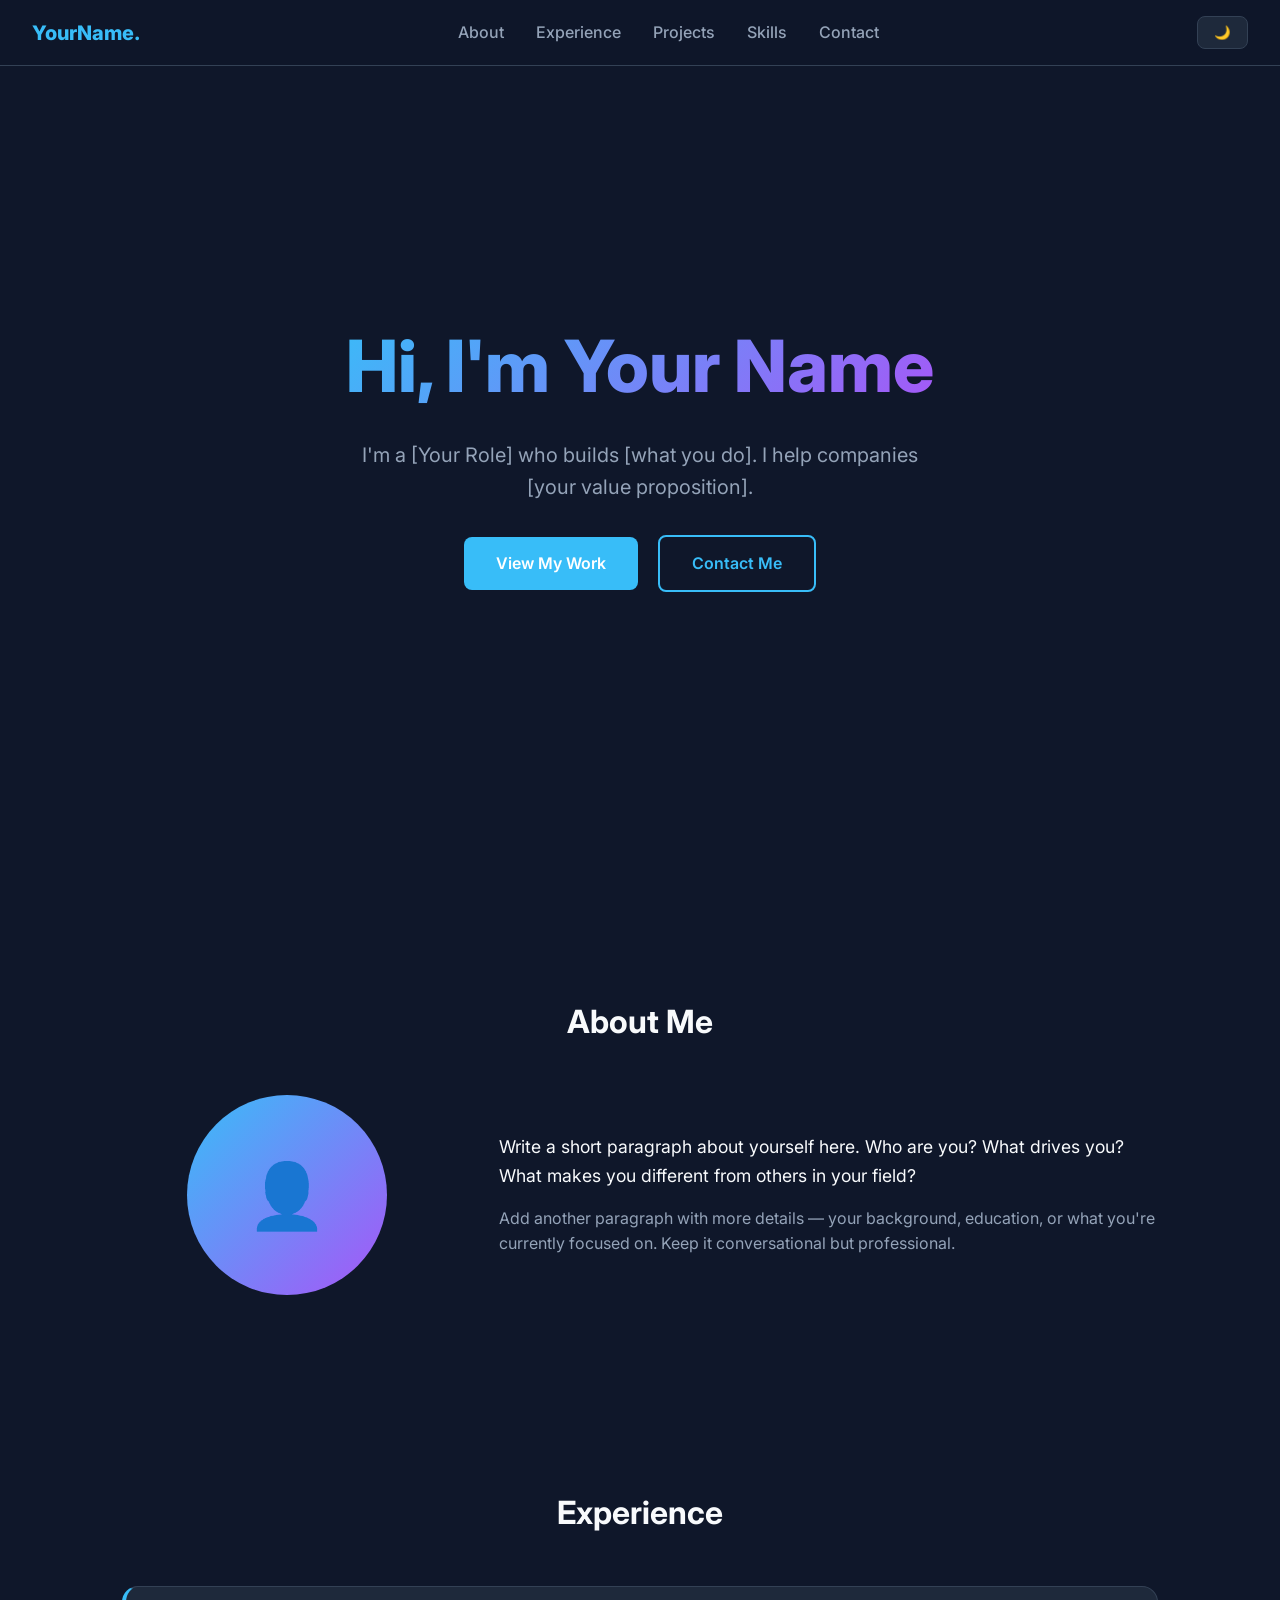
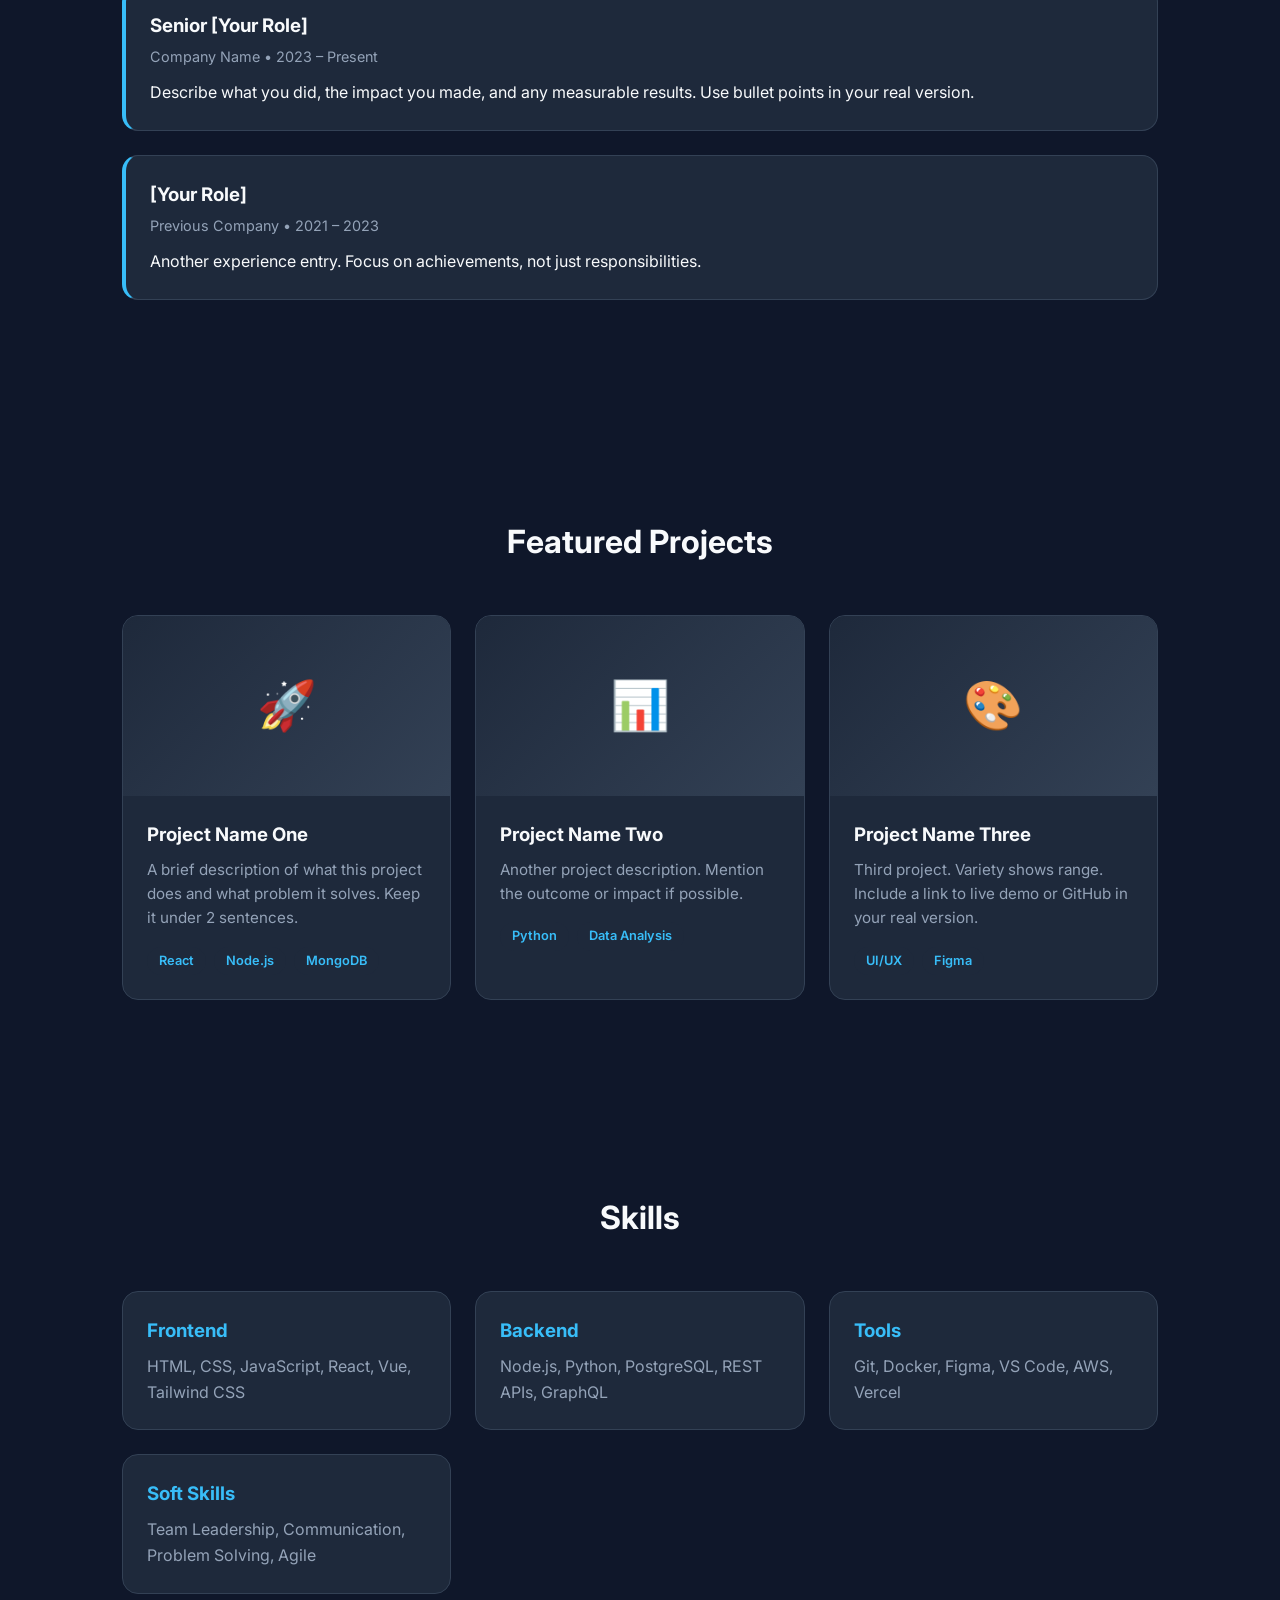
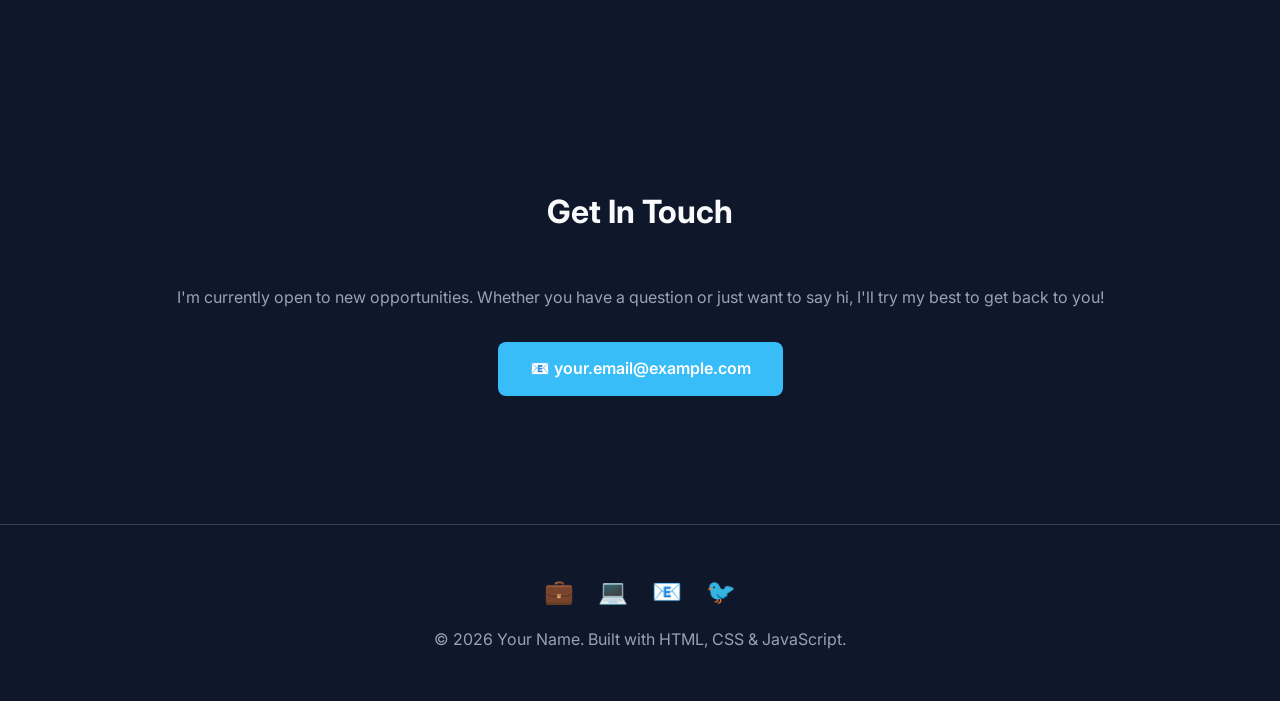
==== index.html @ 64172ce1 "Initial commit" ====
<!DOCTYPE html>
<html lang="en">
<head>
  <meta charset="UTF-8">
  <meta name="viewport" content="width=device-width, initial-scale=1.0">
  <title>Your Name | Portfolio</title>
  <link rel="preconnect" href="https://fonts.googleapis.com">
  <link href="https://fonts.googleapis.com/css2?family=Inter:wght@400;500;600;700;800&display=swap" rel="stylesheet">
  <style>
    :root {
      --bg: #0f172a;
      --surface: #1e293b;
      --text: #f8fafc;
      --text-secondary: #94a3b8;
      --accent: #38bdf8;
      --accent-hover: #0ea5e9;
      --border: #334155;
      --card: #1e293b;
    }
    .light-mode {
      --bg: #ffffff;
      --surface: #f1f5f9;
      --text: #0f172a;
      --text-secondary: #64748b;
      --accent: #0284c7;
      --accent-hover: #0369a1;
      --border: #e2e8f0;
      --card: #ffffff;
    }
    * { margin: 0; padding: 0; box-sizing: border-box; }
    body {
      font-family: 'Inter', -apple-system, BlinkMacSystemFont, sans-serif;
      background: var(--bg);
      color: var(--text);
      line-height: 1.6;
      transition: background 0.3s, color 0.3s;
    }
    nav {
      position: fixed; top: 0; width: 100%;
      background: rgba(15,23,42,0.85);
      backdrop-filter: blur(12px);
      border-bottom: 1px solid var(--border);
      z-index: 100;
      padding: 1rem 2rem;
      display: flex; justify-content: space-between; align-items: center;
    }
    .light-mode nav { background: rgba(255,255,255,0.85); }
    .logo { font-weight: 800; font-size: 1.25rem; color: var(--accent); }
    .nav-links { display: flex; gap: 2rem; list-style: none; }
    .nav-links a {
      color: var(--text-secondary); text-decoration: none; font-weight: 500;
      transition: color 0.2s;
    }
    .nav-links a:hover { color: var(--accent); }
    .theme-toggle {
      background: var(--surface); border: 1px solid var(--border);
      color: var(--text); padding: 0.5rem 1rem; border-radius: 0.5rem;
      cursor: pointer; font-weight: 600;
    }
    .hero {
      min-height: 100vh; display: flex; align-items: center; justify-content: center;
      text-align: center; padding: 2rem;
    }
    .hero-content h1 {
      font-size: clamp(2.5rem, 6vw, 4.5rem); font-weight: 800;
      background: linear-gradient(135deg, var(--accent), #a855f7);
      -webkit-background-clip: text; -webkit-text-fill-color: transparent;
      margin-bottom: 1rem;
    }
    .hero-content p {
      font-size: 1.25rem; color: var(--text-secondary); max-width: 600px; margin: 0 auto 2rem;
    }
    .btn {
      display: inline-block; padding: 0.875rem 2rem;
      background: var(--accent); color: white; text-decoration: none;
      border-radius: 0.5rem; font-weight: 600; transition: all 0.2s;
      border: none; cursor: pointer;
    }
    .btn:hover { background: var(--accent-hover); transform: translateY(-2px); }
    .btn-outline {
      background: transparent; border: 2px solid var(--accent); color: var(--accent);
      margin-left: 1rem;
    }
    .btn-outline:hover { background: var(--accent); color: white; }
    section {
      padding: 6rem 2rem; max-width: 1100px; margin: 0 auto;
    }
    .section-title {
      font-size: 2rem; font-weight: 700; margin-bottom: 3rem;
      text-align: center;
    }
    .about-grid {
      display: grid; grid-template-columns: 1fr 2fr; gap: 3rem; align-items: center;
    }
    .about-img {
      width: 200px; height: 200px; border-radius: 50%;
      background: linear-gradient(135deg, var(--accent), #a855f7);
      display: flex; align-items: center; justify-content: center;
      font-size: 4rem; margin: 0 auto;
      overflow: hidden;
    }
    .about-img img { width: 100%; height: 100%; object-fit: cover; }
    .skills-grid {
      display: grid; grid-template-columns: repeat(auto-fit, minmax(250px, 1fr));
      gap: 1.5rem;
    }
    .skill-card {
      background: var(--card); border: 1px solid var(--border);
      border-radius: 1rem; padding: 1.5rem;
    }
    .skill-card h3 { color: var(--accent); margin-bottom: 0.5rem; }
    .experience-item {
      background: var(--card); border: 1px solid var(--border);
      border-radius: 1rem; padding: 1.5rem; margin-bottom: 1.5rem;
      border-left: 4px solid var(--accent);
    }
    .experience-item h3 { margin-bottom: 0.25rem; }
    .experience-item .meta { color: var(--text-secondary); font-size: 0.9rem; margin-bottom: 0.75rem; }
    .projects-grid {
      display: grid; grid-template-columns: repeat(auto-fit, minmax(300px, 1fr));
      gap: 1.5rem;
    }
    .project-card {
      background: var(--card); border: 1px solid var(--border);
      border-radius: 1rem; overflow: hidden; transition: transform 0.2s;
    }
    .project-card:hover { transform: translateY(-4px); }
    .project-img {
      height: 180px; background: linear-gradient(135deg, #1e293b, #334155);
      display: flex; align-items: center; justify-content: center; font-size: 3rem;
    }
    .project-content { padding: 1.5rem; }
    .project-content h3 { margin-bottom: 0.5rem; }
    .project-content p { color: var(--text-secondary); font-size: 0.95rem; }
    .tags {
      display: flex; flex-wrap: wrap; gap: 0.5rem; margin-top: 1rem;
    }
    .tag {
      background: var(--surface); color: var(--accent);
      padding: 0.25rem 0.75rem; border-radius: 1rem; font-size: 0.8rem; font-weight: 600;
    }
    .contact-form {
      max-width: 600px; margin: 0 auto;
      display: flex; flex-direction: column; gap: 1rem;
    }
    .contact-form input, .contact-form textarea {
      background: var(--card); border: 1px solid var(--border);
      border-radius: 0.5rem; padding: 1rem; color: var(--text); font-family: inherit; font-size: 1rem;
    }
    .contact-form input:focus, .contact-form textarea:focus {
      outline: none; border-color: var(--accent);
    }
    footer {
      text-align: center; padding: 3rem 2rem;
      border-top: 1px solid var(--border); color: var(--text-secondary);
    }
    .socials { display: flex; justify-content: center; gap: 1.5rem; margin-bottom: 1rem; }
    .socials a {
      color: var(--text-secondary); font-size: 1.5rem; transition: color 0.2s; text-decoration: none;
    }
    .socials a:hover { color: var(--accent); }
    @media (max-width: 768px) {
      .about-grid { grid-template-columns: 1fr; text-align: center; }
      .nav-links { display: none; }
      .btn-outline { margin-left: 0; margin-top: 1rem; display: inline-block; }
      .hero-content h1 { font-size: 2.5rem; }
    }
  </style>
</head>
<body>

<nav>
  <div class="logo">YourName.</div>
  <ul class="nav-links">
    <li><a href="#about">About</a></li>
    <li><a href="#experience">Experience</a></li>
    <li><a href="#projects">Projects</a></li>
    <li><a href="#skills">Skills</a></li>
    <li><a href="#contact">Contact</a></li>
  </ul>
  <button class="theme-toggle" onclick="toggleTheme()">🌙</button>
</nav>

<section class="hero">
  <div class="hero-content">
    <h1>Hi, I'm Your Name</h1>
    <p>I'm a [Your Role] who builds [what you do]. I help companies [your value proposition].</p>
    <a href="#projects" class="btn">View My Work</a>
    <a href="#contact" class="btn btn-outline">Contact Me</a>
  </div>
</section>

<section id="about">
  <h2 class="section-title">About Me</h2>
  <div class="about-grid">
    <div class="about-img">
      <!-- Replace with your photo: <img src="your-photo.jpg" alt="Your Name"> -->
      👤
    </div>
    <div>
      <p style="font-size: 1.1rem; margin-bottom: 1rem;">
        Write a short paragraph about yourself here. Who are you? What drives you? What makes you different from others in your field?
      </p>
      <p style="color: var(--text-secondary);">
        Add another paragraph with more details — your background, education, or what you're currently focused on. Keep it conversational but professional.
      </p>
    </div>
  </div>
</section>

<section id="experience">
  <h2 class="section-title">Experience</h2>
  
  <div class="experience-item">
    <h3>Senior [Your Role]</h3>
    <div class="meta">Company Name • 2023 – Present</div>
    <p>Describe what you did, the impact you made, and any measurable results. Use bullet points in your real version.</p>
  </div>
  
  <div class="experience-item">
    <h3>[Your Role]</h3>
    <div class="meta">Previous Company • 2021 – 2023</div>
    <p>Another experience entry. Focus on achievements, not just responsibilities.</p>
  </div>
</section>

<section id="projects">
  <h2 class="section-title">Featured Projects</h2>
  <div class="projects-grid">
    <div class="project-card">
      <div class="project-img">🚀</div>
      <div class="project-content">
        <h3>Project Name One</h3>
        <p>A brief description of what this project does and what problem it solves. Keep it under 2 sentences.</p>
        <div class="tags">
          <span class="tag">React</span>
          <span class="tag">Node.js</span>
          <span class="tag">MongoDB</span>
        </div>
      </div>
    </div>
    <div class="project-card">
      <div class="project-img">📊</div>
      <div class="project-content">
        <h3>Project Name Two</h3>
        <p>Another project description. Mention the outcome or impact if possible.</p>
        <div class="tags">
          <span class="tag">Python</span>
          <span class="tag">Data Analysis</span>
        </div>
      </div>
    </div>
    <div class="project-card">
      <div class="project-img">🎨</div>
      <div class="project-content">
        <h3>Project Name Three</h3>
        <p>Third project. Variety shows range. Include a link to live demo or GitHub in your real version.</p>
        <div class="tags">
          <span class="tag">UI/UX</span>
          <span class="tag">Figma</span>
        </div>
      </div>
    </div>
  </div>
</section>

<section id="skills">
  <h2 class="section-title">Skills</h2>
  <div class="skills-grid">
    <div class="skill-card">
      <h3>Frontend</h3>
      <p style="color: var(--text-secondary);">HTML, CSS, JavaScript, React, Vue, Tailwind CSS</p>
    </div>
    <div class="skill-card">
      <h3>Backend</h3>
      <p style="color: var(--text-secondary);">Node.js, Python, PostgreSQL, REST APIs, GraphQL</p>
    </div>
    <div class="skill-card">
      <h3>Tools</h3>
      <p style="color: var(--text-secondary);">Git, Docker, Figma, VS Code, AWS, Vercel</p>
    </div>
    <div class="skill-card">
      <h3>Soft Skills</h3>
      <p style="color: var(--text-secondary);">Team Leadership, Communication, Problem Solving, Agile</p>
    </div>
  </div>
</section>

<section id="contact">
  <h2 class="section-title">Get In Touch</h2>
  <p style="text-align: center; color: var(--text-secondary); margin-bottom: 2rem;">
    I'm currently open to new opportunities. Whether you have a question or just want to say hi, I'll try my best to get back to you!
  </p>
  
  <!-- OPTION 1: Simple mailto link (works immediately, no backend needed) -->
  <div style="text-align: center; margin-bottom: 2rem;">
    <a href="mailto:your.email@example.com" class="btn">📧 your.email@example.com</a>
  </div>
  
  <!-- OPTION 2: Formspree form (uncomment and set your endpoint) -->
  <!--
  <form class="contact-form" action="https://formspree.io/f/YOUR_FORM_ID" method="POST">
    <input type="text" name="name" placeholder="Your Name" required>
    <input type="email" name="email" placeholder="Your Email" required>
    <textarea name="message" rows="5" placeholder="Your Message" required></textarea>
    <button type="submit" class="btn" style="width: 100%;">Send Message</button>
  </form>
  -->
</section>

<footer>
  <div class="socials">
    <a href="https://linkedin.com/in/yourprofile" target="_blank" title="LinkedIn">💼</a>
    <a href="https://github.com/yourusername" target="_blank" title="GitHub">💻</a>
    <a href="mailto:your.email@example.com" title="Email">📧</a>
    <a href="https://twitter.com/yourhandle" target="_blank" title="Twitter">🐦</a>
  </div>
  <p>© 2026 Your Name. Built with HTML, CSS & JavaScript.</p>
</footer>

<script>
  function toggleTheme() {
    document.body.classList.toggle('light-mode');
    const btn = document.querySelector('.theme-toggle');
    btn.textContent = document.body.classList.contains('light-mode') ? '☀️' : '🌙';
  }
  
  // Smooth scroll for nav links
  document.querySelectorAll('a[href^="#"]').forEach(anchor => {
    anchor.addEventListener('click', function(e) {
      e.preventDefault();
      document.querySelector(this.getAttribute('href')).scrollIntoView({ behavior: 'smooth' });
    });
  });
</script>

</body>
</html>
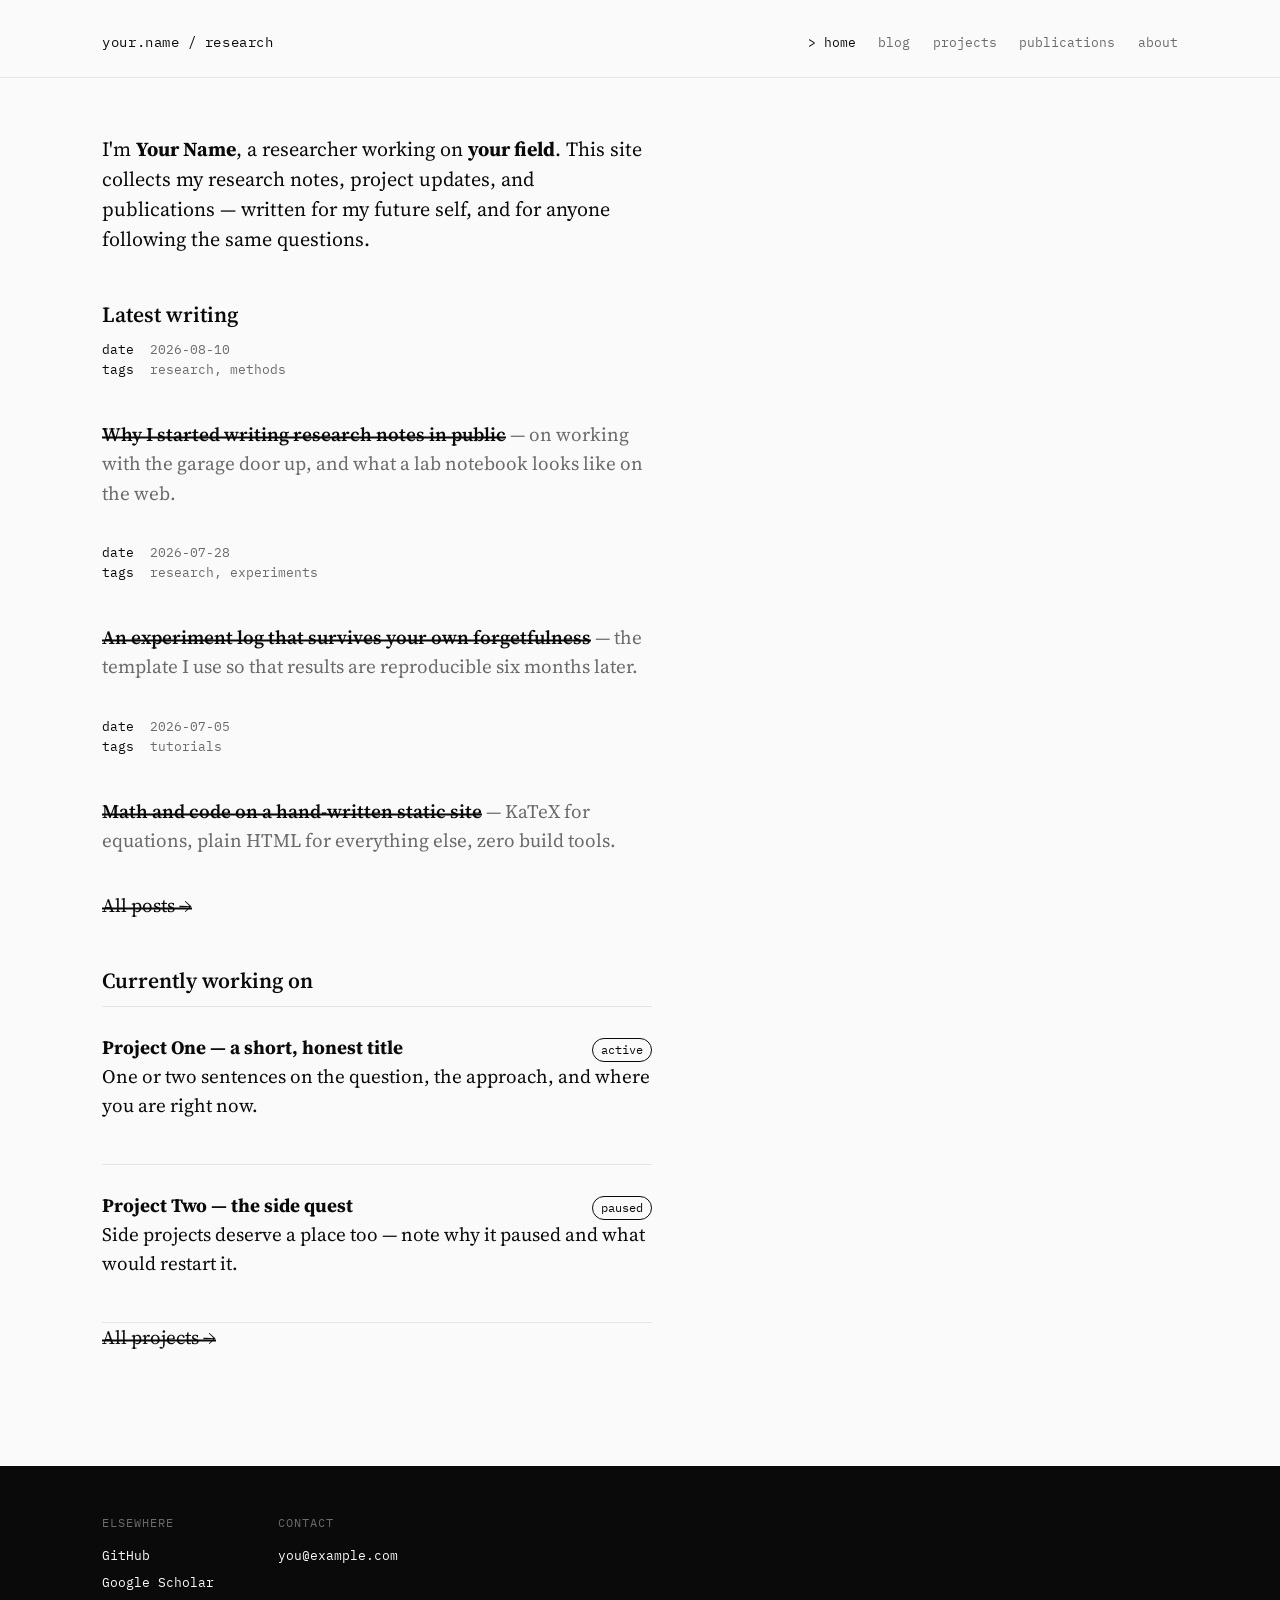
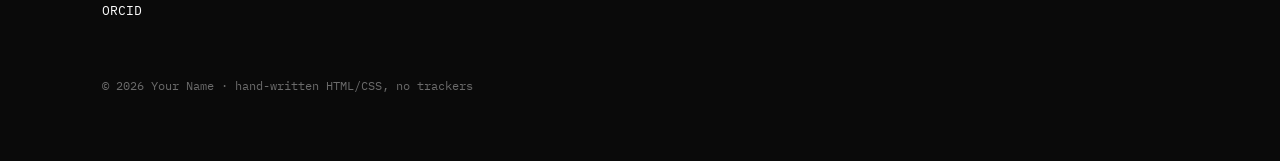
==== commit 6f7b79f5: "research bolg" ====
--- a/index.html
+++ b/index.html
@@ -1,338 +1,109 @@
 <!DOCTYPE html>
+<!-- ==========================================================
+     EDIT ME: search this file for "Your Name" and the sample
+     texts, and replace them with your own content.
+     ========================================================== -->
 <html lang="en">
 <head>
   <meta charset="UTF-8">
   <meta name="viewport" content="width=device-width, initial-scale=1.0">
-  <title>Your Name | Portfolio</title>
+  <title>Your Name — Research Notes</title>
+  <meta name="description" content="Personal research blog of Your Name: notes, projects, and publications.">
   <link rel="preconnect" href="https://fonts.googleapis.com">
-  <link href="https://fonts.googleapis.com/css2?family=Inter:wght@400;500;600;700;800&display=swap" rel="stylesheet">
-  <style>
-    :root {
-      --bg: #0f172a;
-      --surface: #1e293b;
-      --text: #f8fafc;
-      --text-secondary: #94a3b8;
-      --accent: #38bdf8;
-      --accent-hover: #0ea5e9;
-      --border: #334155;
-      --card: #1e293b;
-    }
-    .light-mode {
-      --bg: #ffffff;
-      --surface: #f1f5f9;
-      --text: #0f172a;
-      --text-secondary: #64748b;
-      --accent: #0284c7;
-      --accent-hover: #0369a1;
-      --border: #e2e8f0;
-      --card: #ffffff;
-    }
-    * { margin: 0; padding: 0; box-sizing: border-box; }
-    body {
-      font-family: 'Inter', -apple-system, BlinkMacSystemFont, sans-serif;
-      background: var(--bg);
-      color: var(--text);
-      line-height: 1.6;
-      transition: background 0.3s, color 0.3s;
-    }
-    nav {
-      position: fixed; top: 0; width: 100%;
-      background: rgba(15,23,42,0.85);
-      backdrop-filter: blur(12px);
-      border-bottom: 1px solid var(--border);
-      z-index: 100;
-      padding: 1rem 2rem;
-      display: flex; justify-content: space-between; align-items: center;
-    }
-    .light-mode nav { background: rgba(255,255,255,0.85); }
-    .logo { font-weight: 800; font-size: 1.25rem; color: var(--accent); }
-    .nav-links { display: flex; gap: 2rem; list-style: none; }
-    .nav-links a {
-      color: var(--text-secondary); text-decoration: none; font-weight: 500;
-      transition: color 0.2s;
-    }
-    .nav-links a:hover { color: var(--accent); }
-    .theme-toggle {
-      background: var(--surface); border: 1px solid var(--border);
-      color: var(--text); padding: 0.5rem 1rem; border-radius: 0.5rem;
-      cursor: pointer; font-weight: 600;
-    }
-    .hero {
-      min-height: 100vh; display: flex; align-items: center; justify-content: center;
-      text-align: center; padding: 2rem;
-    }
-    .hero-content h1 {
-      font-size: clamp(2.5rem, 6vw, 4.5rem); font-weight: 800;
-      background: linear-gradient(135deg, var(--accent), #a855f7);
-      -webkit-background-clip: text; -webkit-text-fill-color: transparent;
-      margin-bottom: 1rem;
-    }
-    .hero-content p {
-      font-size: 1.25rem; color: var(--text-secondary); max-width: 600px; margin: 0 auto 2rem;
-    }
-    .btn {
-      display: inline-block; padding: 0.875rem 2rem;
-      background: var(--accent); color: white; text-decoration: none;
-      border-radius: 0.5rem; font-weight: 600; transition: all 0.2s;
-      border: none; cursor: pointer;
-    }
-    .btn:hover { background: var(--accent-hover); transform: translateY(-2px); }
-    .btn-outline {
-      background: transparent; border: 2px solid var(--accent); color: var(--accent);
-      margin-left: 1rem;
-    }
-    .btn-outline:hover { background: var(--accent); color: white; }
-    section {
-      padding: 6rem 2rem; max-width: 1100px; margin: 0 auto;
-    }
-    .section-title {
-      font-size: 2rem; font-weight: 700; margin-bottom: 3rem;
-      text-align: center;
-    }
-    .about-grid {
-      display: grid; grid-template-columns: 1fr 2fr; gap: 3rem; align-items: center;
-    }
-    .about-img {
-      width: 200px; height: 200px; border-radius: 50%;
-      background: linear-gradient(135deg, var(--accent), #a855f7);
-      display: flex; align-items: center; justify-content: center;
-      font-size: 4rem; margin: 0 auto;
-      overflow: hidden;
-    }
-    .about-img img { width: 100%; height: 100%; object-fit: cover; }
-    .skills-grid {
-      display: grid; grid-template-columns: repeat(auto-fit, minmax(250px, 1fr));
-      gap: 1.5rem;
-    }
-    .skill-card {
-      background: var(--card); border: 1px solid var(--border);
-      border-radius: 1rem; padding: 1.5rem;
-    }
-    .skill-card h3 { color: var(--accent); margin-bottom: 0.5rem; }
-    .experience-item {
-      background: var(--card); border: 1px solid var(--border);
-      border-radius: 1rem; padding: 1.5rem; margin-bottom: 1.5rem;
-      border-left: 4px solid var(--accent);
-    }
-    .experience-item h3 { margin-bottom: 0.25rem; }
-    .experience-item .meta { color: var(--text-secondary); font-size: 0.9rem; margin-bottom: 0.75rem; }
-    .projects-grid {
-      display: grid; grid-template-columns: repeat(auto-fit, minmax(300px, 1fr));
-      gap: 1.5rem;
-    }
-    .project-card {
-      background: var(--card); border: 1px solid var(--border);
-      border-radius: 1rem; overflow: hidden; transition: transform 0.2s;
-    }
-    .project-card:hover { transform: translateY(-4px); }
-    .project-img {
-      height: 180px; background: linear-gradient(135deg, #1e293b, #334155);
-      display: flex; align-items: center; justify-content: center; font-size: 3rem;
-    }
-    .project-content { padding: 1.5rem; }
-    .project-content h3 { margin-bottom: 0.5rem; }
-    .project-content p { color: var(--text-secondary); font-size: 0.95rem; }
-    .tags {
-      display: flex; flex-wrap: wrap; gap: 0.5rem; margin-top: 1rem;
-    }
-    .tag {
-      background: var(--surface); color: var(--accent);
-      padding: 0.25rem 0.75rem; border-radius: 1rem; font-size: 0.8rem; font-weight: 600;
-    }
-    .contact-form {
-      max-width: 600px; margin: 0 auto;
-      display: flex; flex-direction: column; gap: 1rem;
-    }
-    .contact-form input, .contact-form textarea {
-      background: var(--card); border: 1px solid var(--border);
-      border-radius: 0.5rem; padding: 1rem; color: var(--text); font-family: inherit; font-size: 1rem;
-    }
-    .contact-form input:focus, .contact-form textarea:focus {
-      outline: none; border-color: var(--accent);
-    }
-    footer {
-      text-align: center; padding: 3rem 2rem;
-      border-top: 1px solid var(--border); color: var(--text-secondary);
-    }
-    .socials { display: flex; justify-content: center; gap: 1.5rem; margin-bottom: 1rem; }
-    .socials a {
-      color: var(--text-secondary); font-size: 1.5rem; transition: color 0.2s; text-decoration: none;
-    }
-    .socials a:hover { color: var(--accent); }
-    @media (max-width: 768px) {
-      .about-grid { grid-template-columns: 1fr; text-align: center; }
-      .nav-links { display: none; }
-      .btn-outline { margin-left: 0; margin-top: 1rem; display: inline-block; }
-      .hero-content h1 { font-size: 2.5rem; }
-    }
-  </style>
+  <link rel="preconnect" href="https://fonts.gstatic.com" crossorigin>
+  <link href="https://fonts.googleapis.com/css2?family=IBM+Plex+Mono:wght@400;500&family=Source+Serif+4:opsz,wght@8..60,400;8..60,600&display=swap" rel="stylesheet">
+  <link rel="stylesheet" href="css/style.css">
 </head>
 <body>
 
-<nav>
-  <div class="logo">YourName.</div>
-  <ul class="nav-links">
-    <li><a href="#about">About</a></li>
-    <li><a href="#experience">Experience</a></li>
-    <li><a href="#projects">Projects</a></li>
-    <li><a href="#skills">Skills</a></li>
-    <li><a href="#contact">Contact</a></li>
+<header class="site">
+  <a class="site-name plain" href="index.html">your.name / research</a>
+  <nav>
+    <a href="index.html" aria-current="page">home</a>
+    <a href="blog.html">blog</a>
+    <a href="projects.html">projects</a>
+    <a href="publications.html">publications</a>
+    <a href="about.html">about</a>
+  </nav>
+</header>
+
+<main>
+  <p class="lede">
+    I'm <strong>Your Name</strong>, a researcher working on
+    <strong>your field</strong>. This site collects my research notes,
+    project updates, and publications — written for my future self,
+    and for anyone following the same questions.
+  </p>
+
+  <h2>Latest writing</h2>
+  <ul class="stream">
+    <li>
+      <div class="meta">
+        <div class="row"><span class="k">date</span><span class="v">2026-08-10</span></div>
+        <div class="row"><span class="k">tags</span><span class="v">research, methods</span></div>
+      </div>
+      <span class="title"><a href="posts/why-i-started-this-blog.html">Why I started writing research notes in public</a></span>
+      <span class="desc"> — on working with the garage door up, and what a lab notebook looks like on the web.</span>
+    </li>
+    <li>
+      <div class="meta">
+        <div class="row"><span class="k">date</span><span class="v">2026-07-28</span></div>
+        <div class="row"><span class="k">tags</span><span class="v">research, experiments</span></div>
+      </div>
+      <span class="title"><a href="posts/experiment-log-template.html">An experiment log that survives your own forgetfulness</a></span>
+      <span class="desc"> — the template I use so that results are reproducible six months later.</span>
+    </li>
+    <li>
+      <div class="meta">
+        <div class="row"><span class="k">date</span><span class="v">2026-07-05</span></div>
+        <div class="row"><span class="k">tags</span><span class="v">tutorials</span></div>
+      </div>
+      <span class="title"><a href="posts/math-and-code-on-a-static-site.html">Math and code on a hand-written static site</a></span>
+      <span class="desc"> — KaTeX for equations, plain HTML for everything else, zero build tools.</span>
+    </li>
   </ul>
-  <button class="theme-toggle" onclick="toggleTheme()">🌙</button>
-</nav>
 
-<section class="hero">
-  <div class="hero-content">
-    <h1>Hi, I'm Your Name</h1>
-    <p>I'm a [Your Role] who builds [what you do]. I help companies [your value proposition].</p>
-    <a href="#projects" class="btn">View My Work</a>
-    <a href="#contact" class="btn btn-outline">Contact Me</a>
+  <p><a href="blog.html">All posts &rarr;</a></p>
+
+  <h2>Currently working on</h2>
+  <div class="proj">
+    <div class="proj-head">
+      <strong>Project One — a short, honest title</strong>
+      <span class="status">active</span>
+    </div>
+    <p class="desc">One or two sentences on the question, the approach, and where you are right now.</p>
   </div>
-</section>
+  <div class="proj">
+    <div class="proj-head">
+      <strong>Project Two — the side quest</strong>
+      <span class="status">paused</span>
+    </div>
+    <p class="desc">Side projects deserve a place too — note why it paused and what would restart it.</p>
+  </div>
 
-<section id="about">
-  <h2 class="section-title">About Me</h2>
-  <div class="about-grid">
-    <div class="about-img">
-      <!-- Replace with your photo: <img src="your-photo.jpg" alt="Your Name"> -->
-      👤
+  <p><a href="projects.html">All projects &rarr;</a></p>
+</main>
+
+<footer class="site">
+  <div class="cols">
+    <div>
+      <h4>Elsewhere</h4>
+      <ul>
+        <li><a href="https://github.com/yourusername">GitHub</a></li>
+        <li><a href="https://scholar.google.com/">Google Scholar</a></li>
+        <li><a href="https://orcid.org/">ORCID</a></li>
+      </ul>
     </div>
     <div>
-      <p style="font-size: 1.1rem; margin-bottom: 1rem;">
-        Write a short paragraph about yourself here. Who are you? What drives you? What makes you different from others in your field?
-      </p>
-      <p style="color: var(--text-secondary);">
-        Add another paragraph with more details — your background, education, or what you're currently focused on. Keep it conversational but professional.
-      </p>
+      <h4>Contact</h4>
+      <ul>
+        <li><a href="mailto:you@example.com">you@example.com</a></li>
+      </ul>
     </div>
   </div>
-</section>
-
-<section id="experience">
-  <h2 class="section-title">Experience</h2>
-  
-  <div class="experience-item">
-    <h3>Senior [Your Role]</h3>
-    <div class="meta">Company Name • 2023 – Present</div>
-    <p>Describe what you did, the impact you made, and any measurable results. Use bullet points in your real version.</p>
-  </div>
-  
-  <div class="experience-item">
-    <h3>[Your Role]</h3>
-    <div class="meta">Previous Company • 2021 – 2023</div>
-    <p>Another experience entry. Focus on achievements, not just responsibilities.</p>
-  </div>
-</section>
-
-<section id="projects">
-  <h2 class="section-title">Featured Projects</h2>
-  <div class="projects-grid">
-    <div class="project-card">
-      <div class="project-img">🚀</div>
-      <div class="project-content">
-        <h3>Project Name One</h3>
-        <p>A brief description of what this project does and what problem it solves. Keep it under 2 sentences.</p>
-        <div class="tags">
-          <span class="tag">React</span>
-          <span class="tag">Node.js</span>
-          <span class="tag">MongoDB</span>
-        </div>
-      </div>
-    </div>
-    <div class="project-card">
-      <div class="project-img">📊</div>
-      <div class="project-content">
-        <h3>Project Name Two</h3>
-        <p>Another project description. Mention the outcome or impact if possible.</p>
-        <div class="tags">
-          <span class="tag">Python</span>
-          <span class="tag">Data Analysis</span>
-        </div>
-      </div>
-    </div>
-    <div class="project-card">
-      <div class="project-img">🎨</div>
-      <div class="project-content">
-        <h3>Project Name Three</h3>
-        <p>Third project. Variety shows range. Include a link to live demo or GitHub in your real version.</p>
-        <div class="tags">
-          <span class="tag">UI/UX</span>
-          <span class="tag">Figma</span>
-        </div>
-      </div>
-    </div>
-  </div>
-</section>
-
-<section id="skills">
-  <h2 class="section-title">Skills</h2>
-  <div class="skills-grid">
-    <div class="skill-card">
-      <h3>Frontend</h3>
-      <p style="color: var(--text-secondary);">HTML, CSS, JavaScript, React, Vue, Tailwind CSS</p>
-    </div>
-    <div class="skill-card">
-      <h3>Backend</h3>
-      <p style="color: var(--text-secondary);">Node.js, Python, PostgreSQL, REST APIs, GraphQL</p>
-    </div>
-    <div class="skill-card">
-      <h3>Tools</h3>
-      <p style="color: var(--text-secondary);">Git, Docker, Figma, VS Code, AWS, Vercel</p>
-    </div>
-    <div class="skill-card">
-      <h3>Soft Skills</h3>
-      <p style="color: var(--text-secondary);">Team Leadership, Communication, Problem Solving, Agile</p>
-    </div>
-  </div>
-</section>
-
-<section id="contact">
-  <h2 class="section-title">Get In Touch</h2>
-  <p style="text-align: center; color: var(--text-secondary); margin-bottom: 2rem;">
-    I'm currently open to new opportunities. Whether you have a question or just want to say hi, I'll try my best to get back to you!
-  </p>
-  
-  <!-- OPTION 1: Simple mailto link (works immediately, no backend needed) -->
-  <div style="text-align: center; margin-bottom: 2rem;">
-    <a href="mailto:your.email@example.com" class="btn">📧 your.email@example.com</a>
-  </div>
-  
-  <!-- OPTION 2: Formspree form (uncomment and set your endpoint) -->
-  <!--
-  <form class="contact-form" action="https://formspree.io/f/YOUR_FORM_ID" method="POST">
-    <input type="text" name="name" placeholder="Your Name" required>
-    <input type="email" name="email" placeholder="Your Email" required>
-    <textarea name="message" rows="5" placeholder="Your Message" required></textarea>
-    <button type="submit" class="btn" style="width: 100%;">Send Message</button>
-  </form>
-  -->
-</section>
-
-<footer>
-  <div class="socials">
-    <a href="https://linkedin.com/in/yourprofile" target="_blank" title="LinkedIn">💼</a>
-    <a href="https://github.com/yourusername" target="_blank" title="GitHub">💻</a>
-    <a href="mailto:your.email@example.com" title="Email">📧</a>
-    <a href="https://twitter.com/yourhandle" target="_blank" title="Twitter">🐦</a>
-  </div>
-  <p>© 2026 Your Name. Built with HTML, CSS & JavaScript.</p>
+  <p class="fine">&copy; <span id="year">2026</span> Your Name · hand-written HTML/CSS, no trackers</p>
 </footer>
 
-<script>
-  function toggleTheme() {
-    document.body.classList.toggle('light-mode');
-    const btn = document.querySelector('.theme-toggle');
-    btn.textContent = document.body.classList.contains('light-mode') ? '☀️' : '🌙';
-  }
-  
-  // Smooth scroll for nav links
-  document.querySelectorAll('a[href^="#"]').forEach(anchor => {
-    anchor.addEventListener('click', function(e) {
-      e.preventDefault();
-      document.querySelector(this.getAttribute('href')).scrollIntoView({ behavior: 'smooth' });
-    });
-  });
-</script>
-
+<script src="js/main.js"></script>
 </body>
-</html>+</html>
--- a/css/style.css
+++ b/css/style.css
@@ -0,0 +1,244 @@
+/* ============================================================
+   Research Blog — design system
+   Palette: ink #0a0a0a / paper #fafafa / line #e5e5e5 (monochrome)
+   Type: Source Serif 4 (reading) + IBM Plex Mono (metadata)
+   ============================================================ */
+
+:root {
+  --ink: #0a0a0a;
+  --ink-3: #6b6b6b;
+  --paper: #fafafa;
+  --line: #e5e5e5;
+  --hover-fill: #e6e6e6;
+  --serif: "Source Serif 4", Georgia, "Times New Roman", serif;
+  --mono: "IBM Plex Mono", ui-monospace, "SF Mono", Consolas, monospace;
+  --measure: 42rem;          /* reading column width */
+  --left-pad: clamp(1.25rem, 8vw, 8rem);
+}
+
+* { box-sizing: border-box; }
+
+html {
+  scroll-behavior: smooth;
+  -webkit-font-smoothing: antialiased;
+  text-rendering: optimizeLegibility;
+}
+
+body {
+  margin: 0;
+  background: var(--paper);
+  color: var(--ink);
+  font-family: var(--serif);
+  font-size: 19px;
+  line-height: 1.55;
+}
+
+::selection { background: var(--ink); color: var(--paper); }
+
+/* ---------- links: double underline technique ---------- */
+a {
+  color: inherit;
+  text-decoration: none;
+  box-shadow: inset 0 -0.45em 0 var(--paper), inset 0 -0.55em 0 var(--ink);
+  transition: background 0.15s ease, box-shadow 0.15s ease;
+}
+a:hover {
+  background: var(--hover-fill);
+  box-shadow: inset 0 -0.45em 0 var(--hover-fill), inset 0 -0.55em 0 var(--ink);
+}
+/* plain links (nav, footer) without the underline treatment */
+a.plain, nav a, footer a, .meta a { box-shadow: none; }
+a.plain:hover, nav a:hover, footer a:hover, .meta a:hover { background: none; }
+
+/* ---------- header ---------- */
+header.site {
+  display: flex;
+  justify-content: space-between;
+  align-items: baseline;
+  gap: 2rem;
+  padding: 2rem var(--left-pad) 1.5rem;
+  border-bottom: 1px solid var(--line);
+}
+.site-name {
+  font-family: var(--mono);
+  font-size: 0.85rem;
+  letter-spacing: 0.04em;
+}
+nav { display: flex; gap: 1.4rem; flex-wrap: wrap; }
+nav a {
+  font-family: var(--mono);
+  font-size: 0.8rem;
+  color: var(--ink-3);
+}
+nav a:hover { color: var(--ink); }
+nav a[aria-current] { color: var(--ink); }
+nav a[aria-current]::before { content: "> "; }
+
+/* ---------- main column ---------- */
+main {
+  max-width: var(--measure);
+  margin: 0;
+  padding: 3.5rem 1.25rem 6rem var(--left-pad);
+}
+
+h1, h2, h3 { font-weight: 600; line-height: 1.2; }
+h1 { font-size: 2.1rem; margin: 0 0 1rem; }
+h2 { font-size: 1.35rem; margin: 3rem 0 0.75rem; }
+h3 { font-size: 1.1rem; margin: 2rem 0 0.5rem; }
+p { margin: 0 0 1.1rem; }
+
+.lede { font-size: 1.25rem; line-height: 1.5; }
+
+/* ---------- YAML-style metadata ---------- */
+.meta {
+  font-family: var(--mono);
+  font-size: 0.8rem;
+  color: var(--ink-3);
+  margin: 0 0 2.5rem;
+}
+.meta .row { display: flex; }
+.meta .k { flex-shrink: 0; width: 6ch; color: var(--ink); }
+.meta .v { flex: 1; }
+
+/* ---------- post stream ---------- */
+.stream { list-style: none; margin: 0; padding: 0; }
+.stream li { margin: 0 0 2.2rem; }
+.stream .title { font-weight: 600; }
+.stream .desc { color: var(--ink-3); }
+
+/* ---------- tag filtering (CSS only) ---------- */
+/* radio inputs sit as hidden siblings before .filters and .stream;
+   labels (for=...) are styled via :has() on the wrapping section */
+.tag-input { position: absolute; opacity: 0; pointer-events: none; }
+.filters { display: flex; gap: 1.1rem; flex-wrap: wrap; margin: 0 0 2.5rem; }
+.filters label {
+  font-family: var(--mono);
+  font-size: 0.8rem;
+  color: var(--ink-3);
+  cursor: pointer;
+}
+.filters label:hover { color: var(--ink); }
+.bloglist:has(#f-all:checked)       label[for="f-all"],
+.bloglist:has(#f-research:checked)  label[for="f-research"],
+.bloglist:has(#f-notes:checked)     label[for="f-notes"],
+.bloglist:has(#f-tutorials:checked) label[for="f-tutorials"] { color: var(--ink); }
+.bloglist:has(#f-all:checked)       label[for="f-all"]::before,
+.bloglist:has(#f-research:checked)  label[for="f-research"]::before,
+.bloglist:has(#f-notes:checked)     label[for="f-notes"]::before,
+.bloglist:has(#f-tutorials:checked) label[for="f-tutorials"]::before { content: "> "; }
+
+/* items dim when not matching the active filter */
+#f-all:checked ~ .stream li,
+#f-research:checked ~ .stream li[data-tags~="research"],
+#f-notes:checked ~ .stream li[data-tags~="notes"],
+#f-tutorials:checked ~ .stream li[data-tags~="tutorials"] { opacity: 1; }
+#f-research:checked ~ .stream li:not([data-tags~="research"]),
+#f-notes:checked ~ .stream li:not([data-tags~="notes"]),
+#f-tutorials:checked ~ .stream li:not([data-tags~="tutorials"]) { opacity: 0.3; }
+.stream li { transition: opacity 0.3s ease; }
+
+/* ---------- projects ---------- */
+.proj { border-top: 1px solid var(--line); padding: 1.6rem 0; }
+.proj:last-of-type { border-bottom: 1px solid var(--line); }
+.status {
+  font-family: var(--mono);
+  font-size: 0.75rem;
+  border: 1px solid var(--ink);
+  padding: 0.1rem 0.5rem;
+  border-radius: 999px;
+  white-space: nowrap;
+}
+.proj-head { display: flex; justify-content: space-between; align-items: baseline; gap: 1rem; }
+
+/* ---------- publications ---------- */
+.pub { margin: 0 0 2rem; }
+.pub .venue { color: var(--ink-3); font-style: italic; }
+details { font-family: var(--mono); font-size: 0.78rem; margin-top: 0.4rem; }
+summary {
+  cursor: pointer;
+  color: var(--ink-3);
+  list-style: none;
+}
+summary::-webkit-details-marker { display: none; }
+summary::after { content: " +"; }
+details[open] summary::after { content: " \00d7"; }
+details pre {
+  background: var(--paper);
+  border: 1px solid var(--line);
+  padding: 1rem;
+  overflow-x: auto;
+  font-size: 0.75rem;
+  line-height: 1.5;
+}
+
+/* ---------- post body ---------- */
+.post-body h2 { font-size: 1.5rem; }
+.post-body blockquote {
+  margin: 1.5rem 0;
+  padding-left: 1.2rem;
+  border-left: 2px solid var(--ink);
+  color: var(--ink-3);
+}
+.post-body code {
+  font-family: var(--mono);
+  font-size: 0.85em;
+  background: var(--hover-fill);
+  padding: 0.1em 0.3em;
+}
+.post-body pre {
+  border: 1px solid var(--line);
+  padding: 1.1rem;
+  overflow-x: auto;
+  line-height: 1.5;
+}
+.post-body pre code { background: none; padding: 0; font-size: 0.8rem; }
+.post-body figure { margin: 2rem 0; }
+.post-body figcaption {
+  font-family: var(--mono);
+  font-size: 0.75rem;
+  color: var(--ink-3);
+  margin-top: 0.5rem;
+}
+hr { border: none; border-top: 1px solid var(--line); margin: 2.5rem 0; }
+
+/* ---------- footer ---------- */
+footer.site {
+  background: var(--ink);
+  color: var(--paper);
+  padding: 3rem var(--left-pad);
+}
+footer.site a { color: var(--paper); }
+footer.site a:hover { color: var(--line); }
+footer .cols {
+  display: flex;
+  gap: 4rem;
+  flex-wrap: wrap;
+  font-family: var(--mono);
+  font-size: 0.8rem;
+}
+footer .cols h4 {
+  font-family: var(--mono);
+  font-size: 0.75rem;
+  color: var(--ink-3);
+  margin: 0 0 0.8rem;
+  font-weight: 400;
+  text-transform: uppercase;
+  letter-spacing: 0.08em;
+}
+footer ul { list-style: none; margin: 0; padding: 0; }
+footer li { margin-bottom: 0.5rem; }
+footer .fine { margin-top: 3rem; font-family: var(--mono); font-size: 0.75rem; color: var(--ink-3); }
+
+/* ---------- accessibility & motion ---------- */
+a:focus-visible, summary:focus-visible, label:focus-visible {
+  outline: 2px solid var(--ink);
+  outline-offset: 3px;
+}
+@media (prefers-reduced-motion: reduce) {
+  html { scroll-behavior: auto; }
+  * { transition: none !important; }
+}
+@media (max-width: 640px) {
+  body { font-size: 17px; }
+  header.site { flex-direction: column; gap: 0.8rem; }
+}
